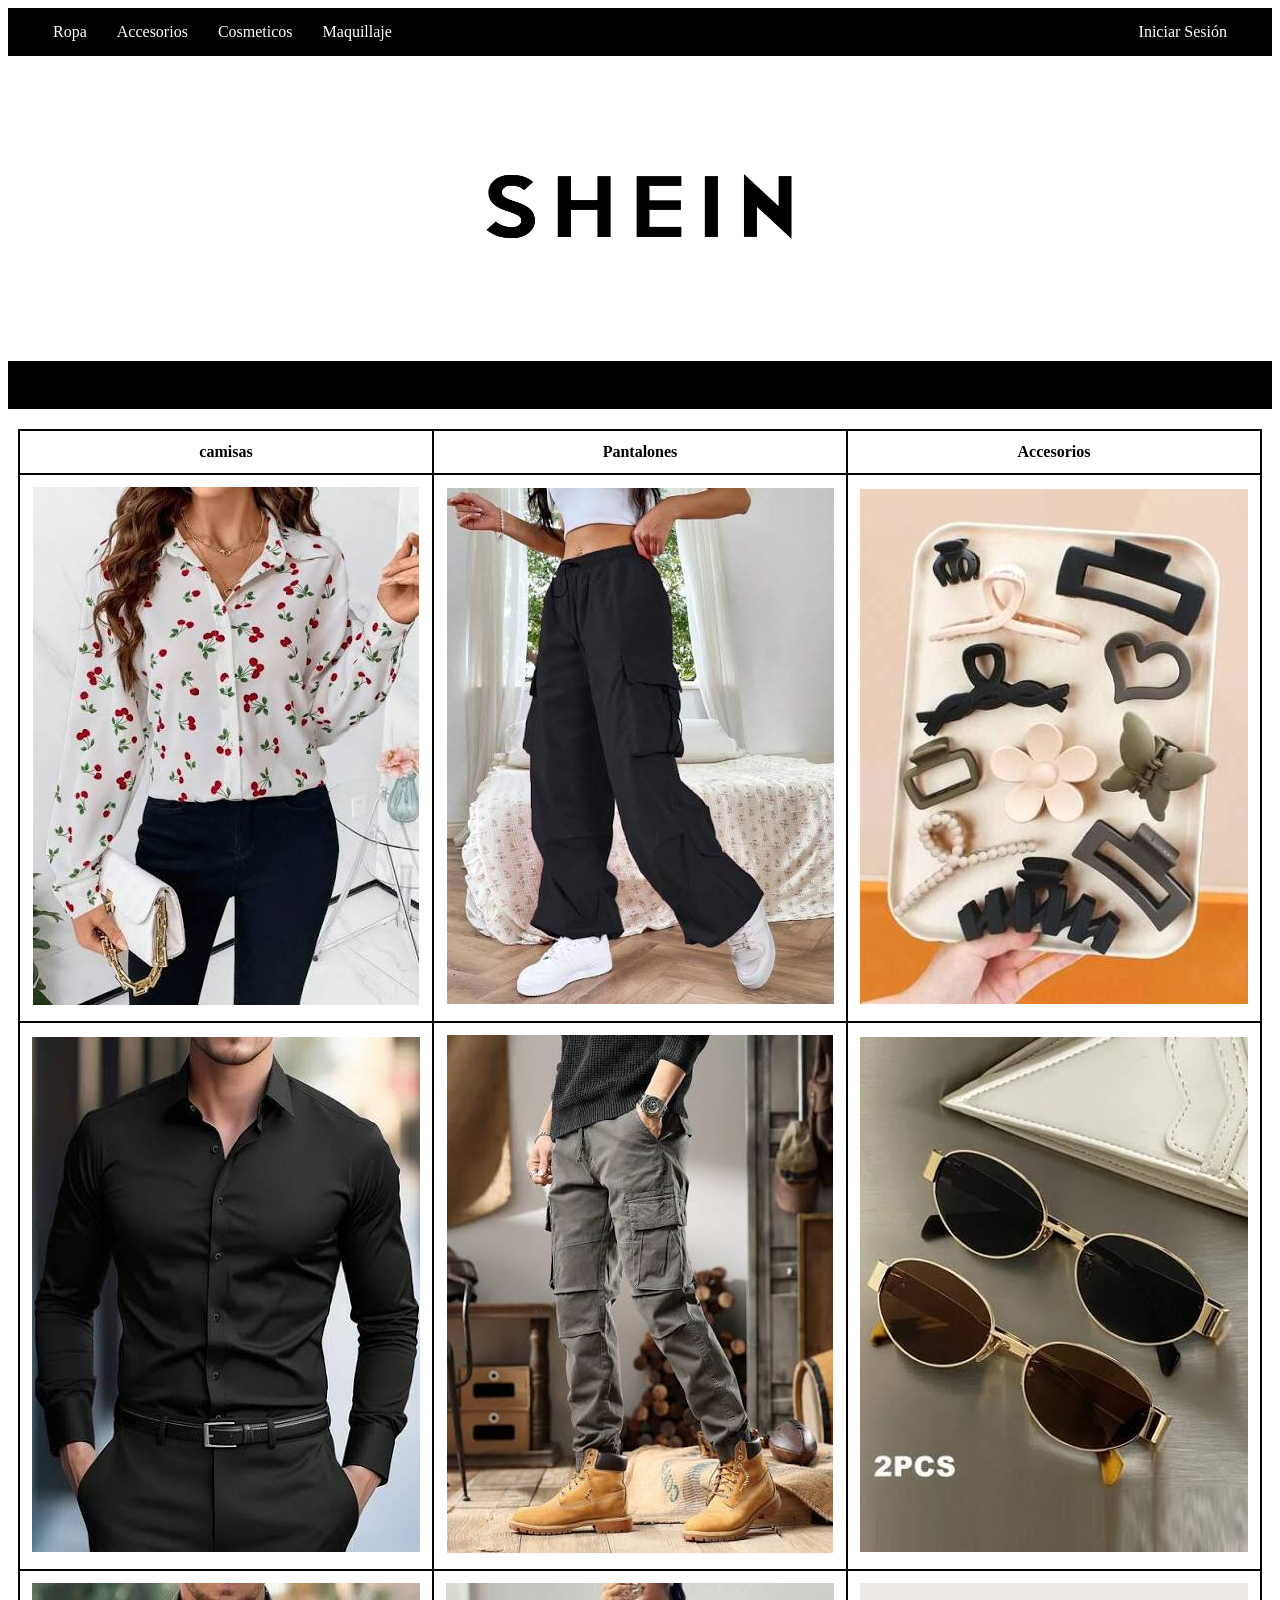
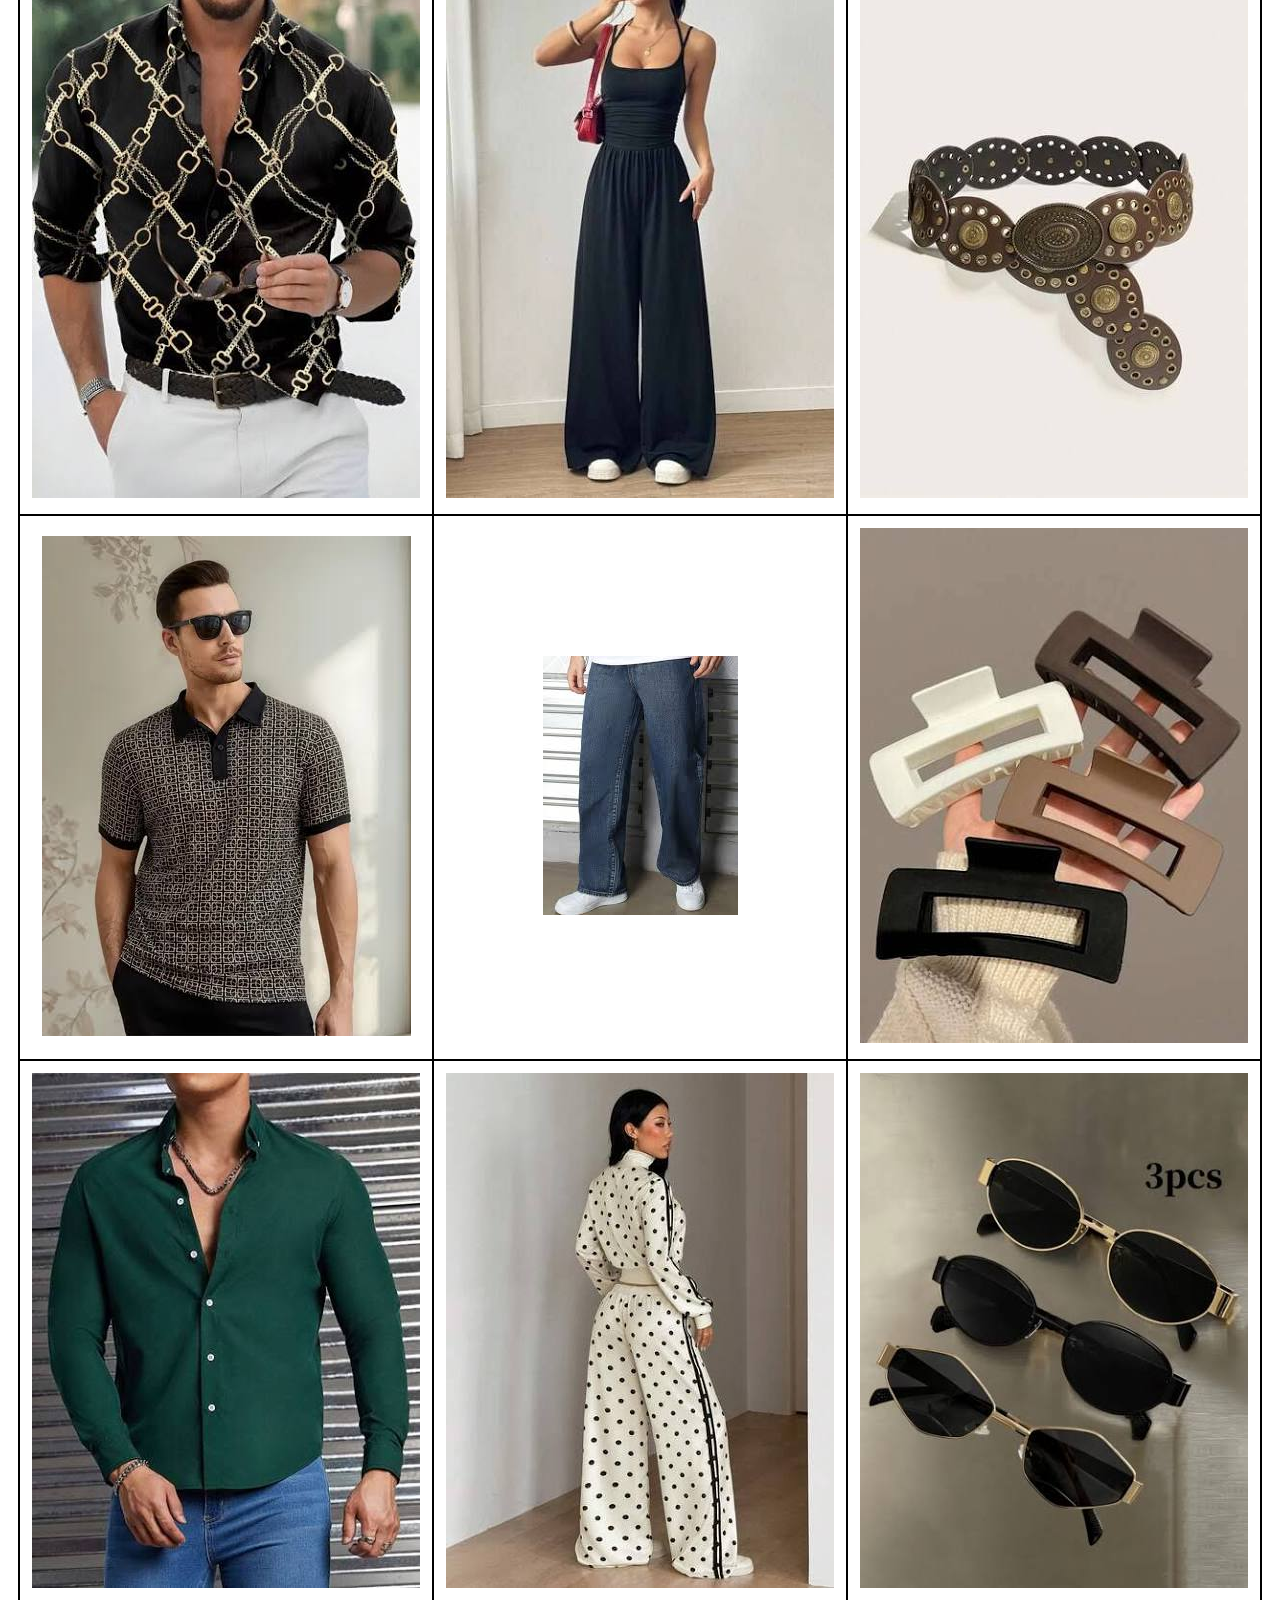
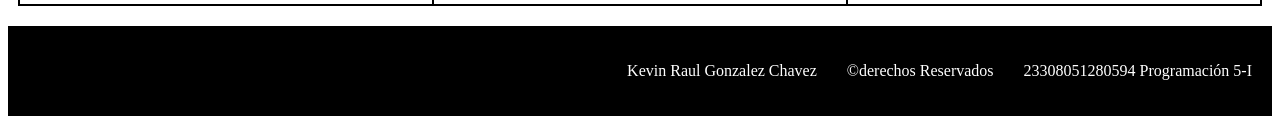
==== index.html @ 90d38bcb "Add files via upload" ====
<!DOCTYPE html>
<html lang="en">
<head>
    <meta charset="UTF-8">
    <meta name="viewport" content="width=device-width, initial-scale=1.0">
    <title>P2-Practica  1  Formulario</title>
    <link rel="stylesheet" href="style/style.css">
</head>
<body>
<header>
    <div class="barra">
        <nav class="navegacion">
            <div class="navegacion">
                <a href="#">Ropa</a>
                <a href="#">Accesorios</a>
                <a href="#">Cosmeticos</a>
                <a href="#">Maquillaje</a>
            </div>
            <div class="usuario">
                <a href="formulario.html">Iniciar Sesión</a>
            </div>
        </nav>
    </div>
</header>
    <div class="titulo">
        <img src="fondo.jpg" alt="shein" style="width: 500px; height: auto;">
    </div>
    <div class="barra1">
        <p>lol</p>
    </div>
    <table class="tablitas">

        <tr>
            <th>camisas</th>
            <th>Pantalones</th>
            <th>Accesorios</th>
        </tr>
        <tr>
            <td><img src="camisas/camisa2.jpg" alt="camisa de flores"></td>
            <td><img src="pantalon/pantalon1.jpg" alt=""></td>
            <td><img src="accesorios/accesorio1.jpg" alt=""></td>
        </tr>
        <tr>
            <td><img src="camisas/camisa3.jpg" alt="Camisa negra"></td>
            <td><img src="pantalon/pantalon2.jpg" alt=""></td>
            <td><img src="accesorios/accesorio2.jpg" alt=""></td>
        </tr>
        <tr>
            <td><img src="camisas/camisa4.jpg" alt="Estilo de Cadenas"></td>
            <td><img src="pantalon/pantalon3.jpg" alt=""></td>
            <td><img src="accesorios/accesorio3.jpg" alt=""></td>
        </tr>
        <tr>
            <td><img src="camisas/camisa5.jpg" alt="Camisa gucci"></td>
            <td><img src="pantalon/pantalon4.jpg" alt=""></td>
            <td><img src="accesorios/accesorio4.jpg" alt=""></td>
        </tr>
        <tr>
            <td><img src="camisas/camisa6.jpg" alt="camisa Verde"></td>
            <td><img src="pantalon/pantalon5.jpg" alt=""></td>
            <td><img src="accesorios/accesorio5.jpg" alt=""></td>
        </tr>
  
    </table>
<footer>
    <p>Kevin Raul Gonzalez Chavez</p>
    <p>©derechos Reservados</p>
    <p>23308051280594 Programación 5-I</p>
</footer>
</body>
</html>
---- style/style.css ----
.titulo{
    text-align: center;
    padding: 10px;
}
.barra {
    background-color: black;
    padding: 15px 30px; 
}

.navegacion {
    display: flex;
    justify-content: space-between; 
    align-items: center;
}

.barra a {
    color: white;
    text-decoration: none;
    margin: 0 15px; 
    font-size: 16px;
}
.barra1 p{
    background-color: black;
    color: black;
    text-align: center;
    padding: 15px 0px;
    margin:0;

}
.tablitas{
    display: flex;
    flex-direction: column;
    flex: 1;
    align-items: center;
    border-collapse: collapse; 
    width: 100%;
    max-width: 800px;
    margin: 20px auto;
}


th, td {
    border: 2px solid black; 
    padding: 12px;
    text-align: center;
}
footer{
    background-color: black;
    color: white;
    text-align: center;
    padding: 20px;
    display: flex; 
    align-items: center;
    justify-content: flex-end;
    gap: 30px;
}
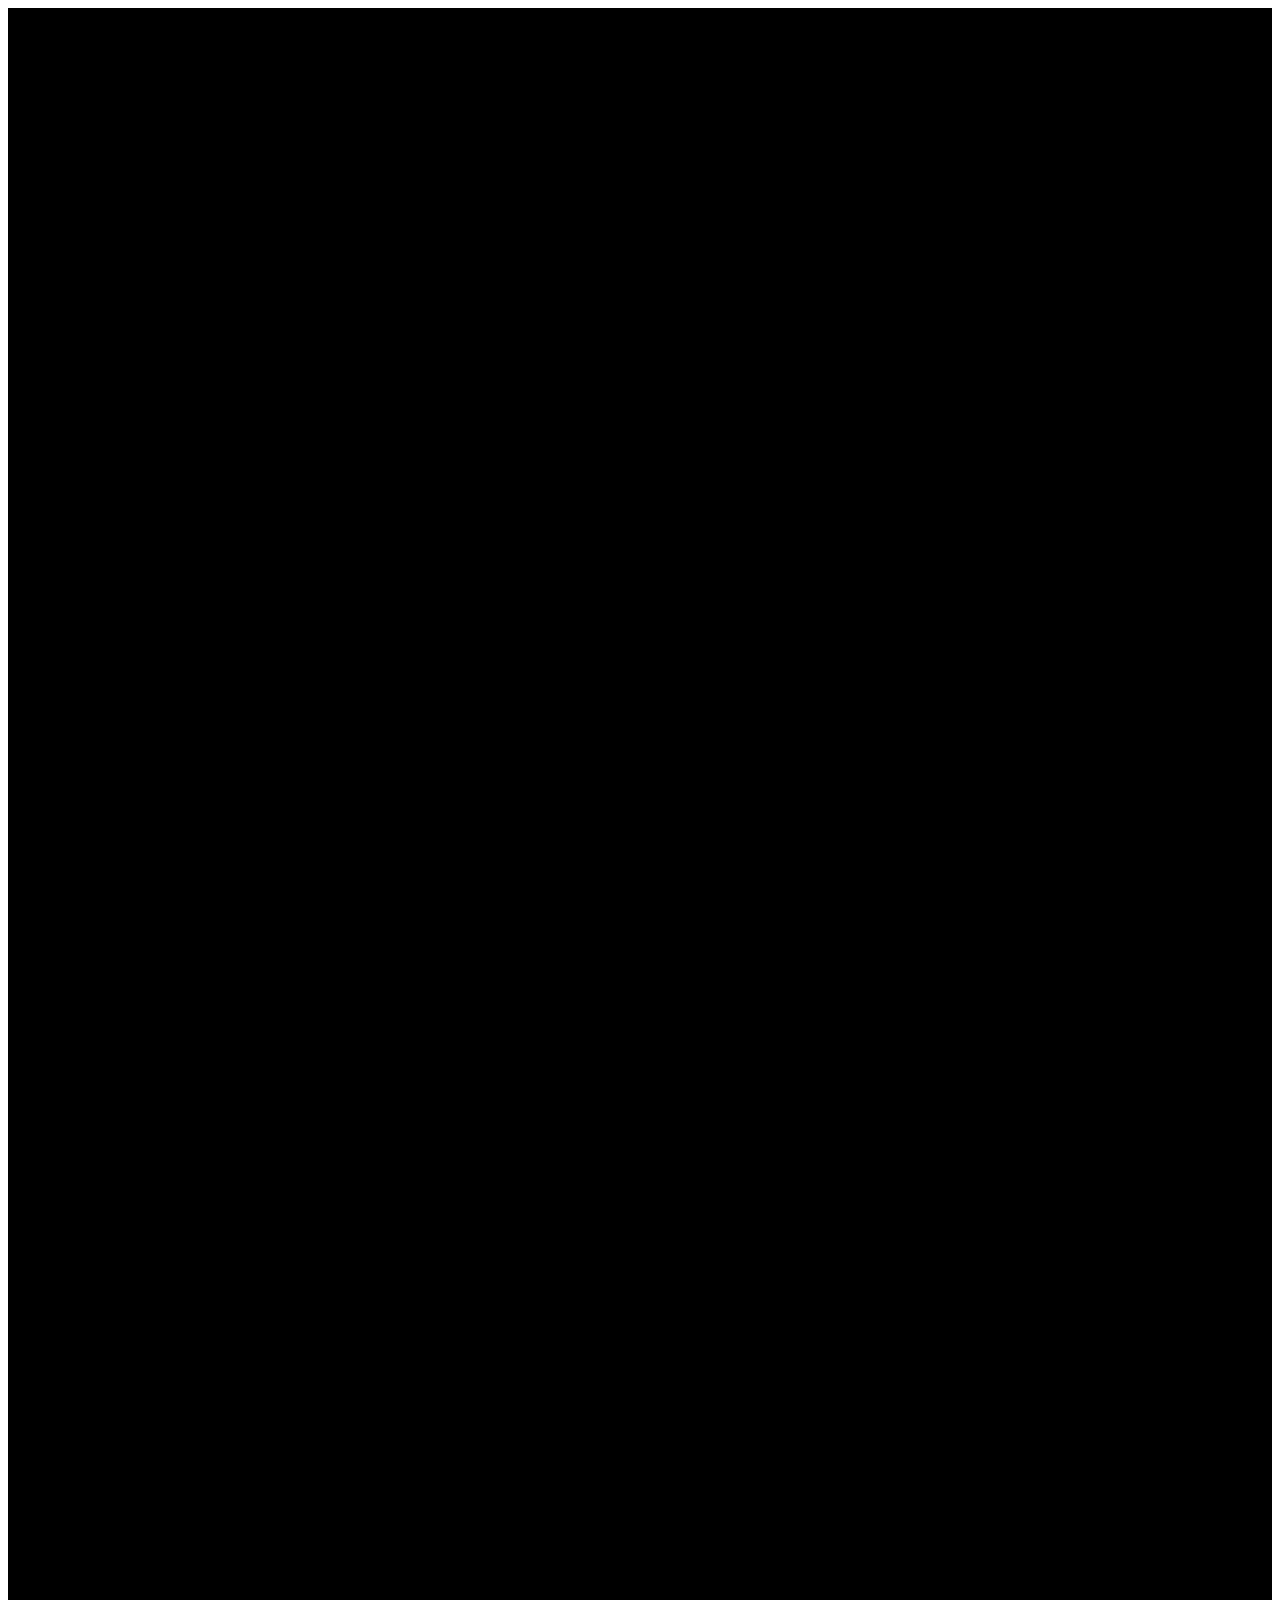
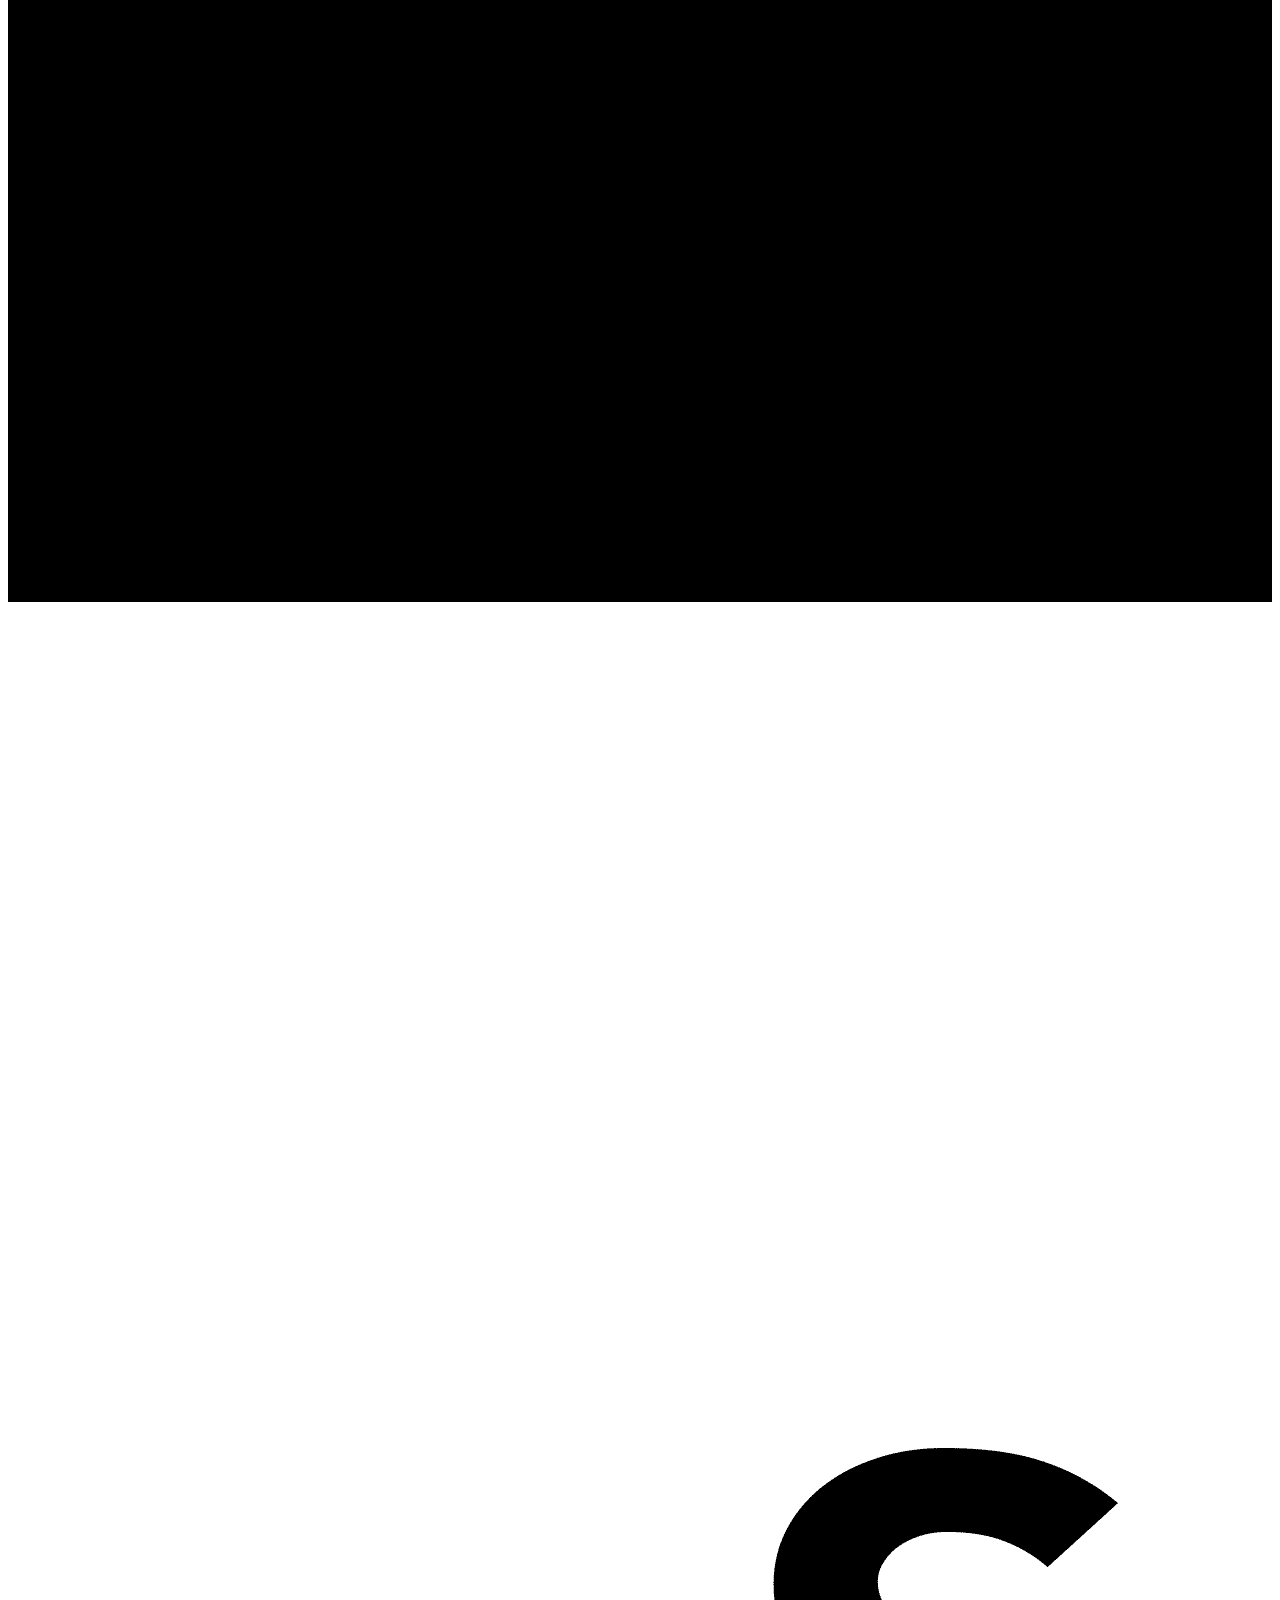
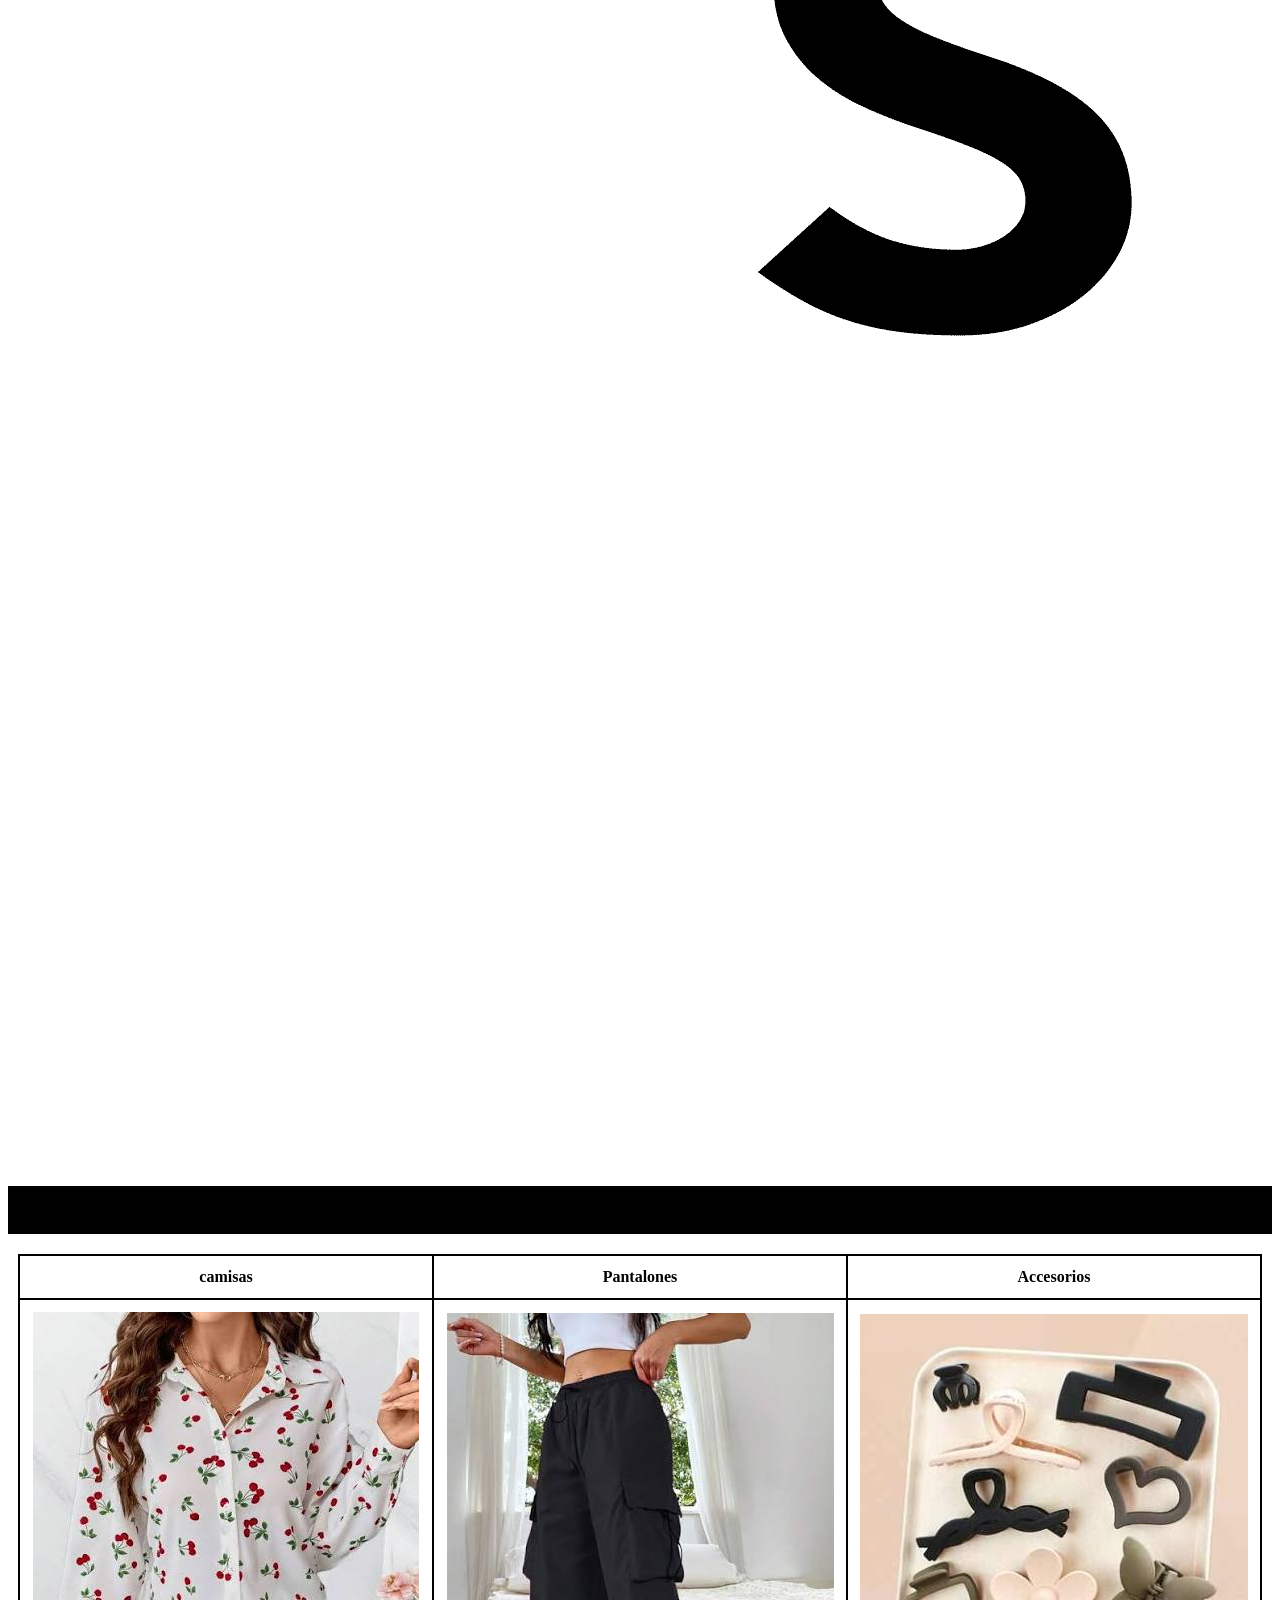
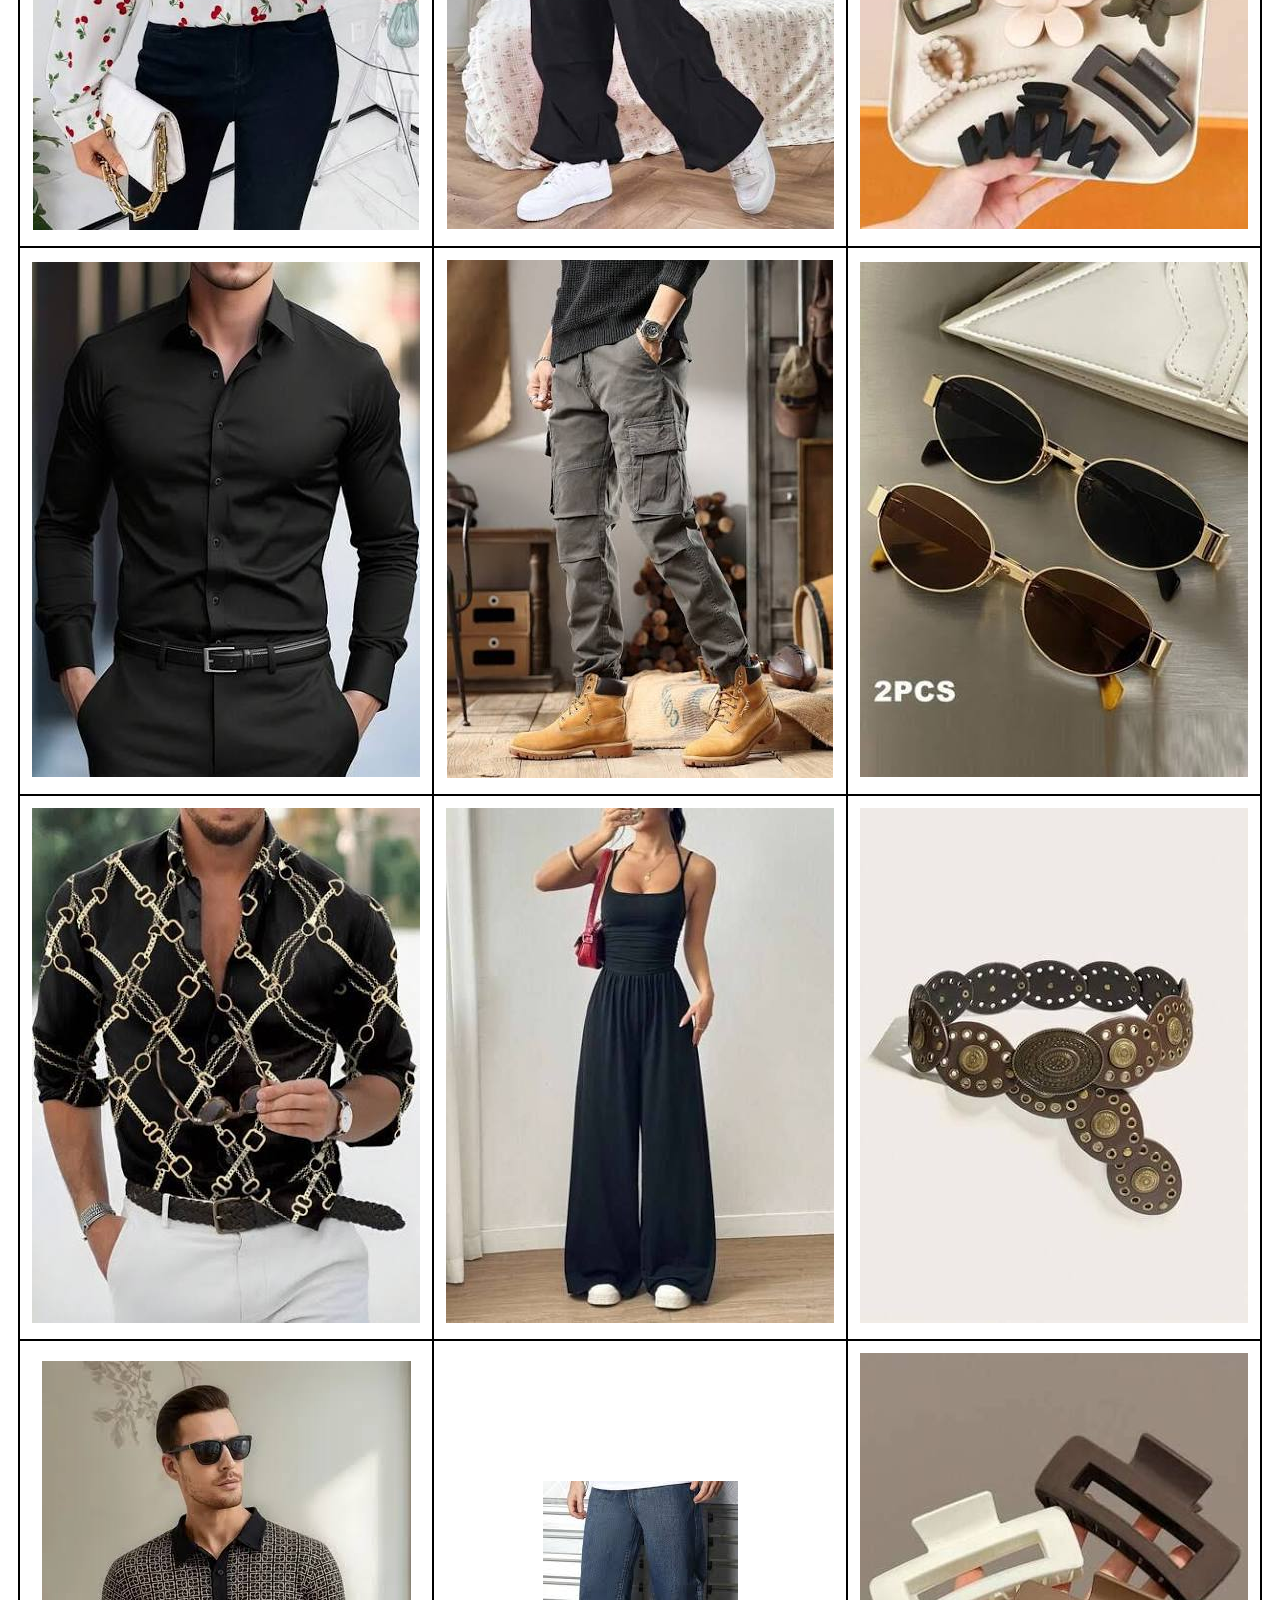
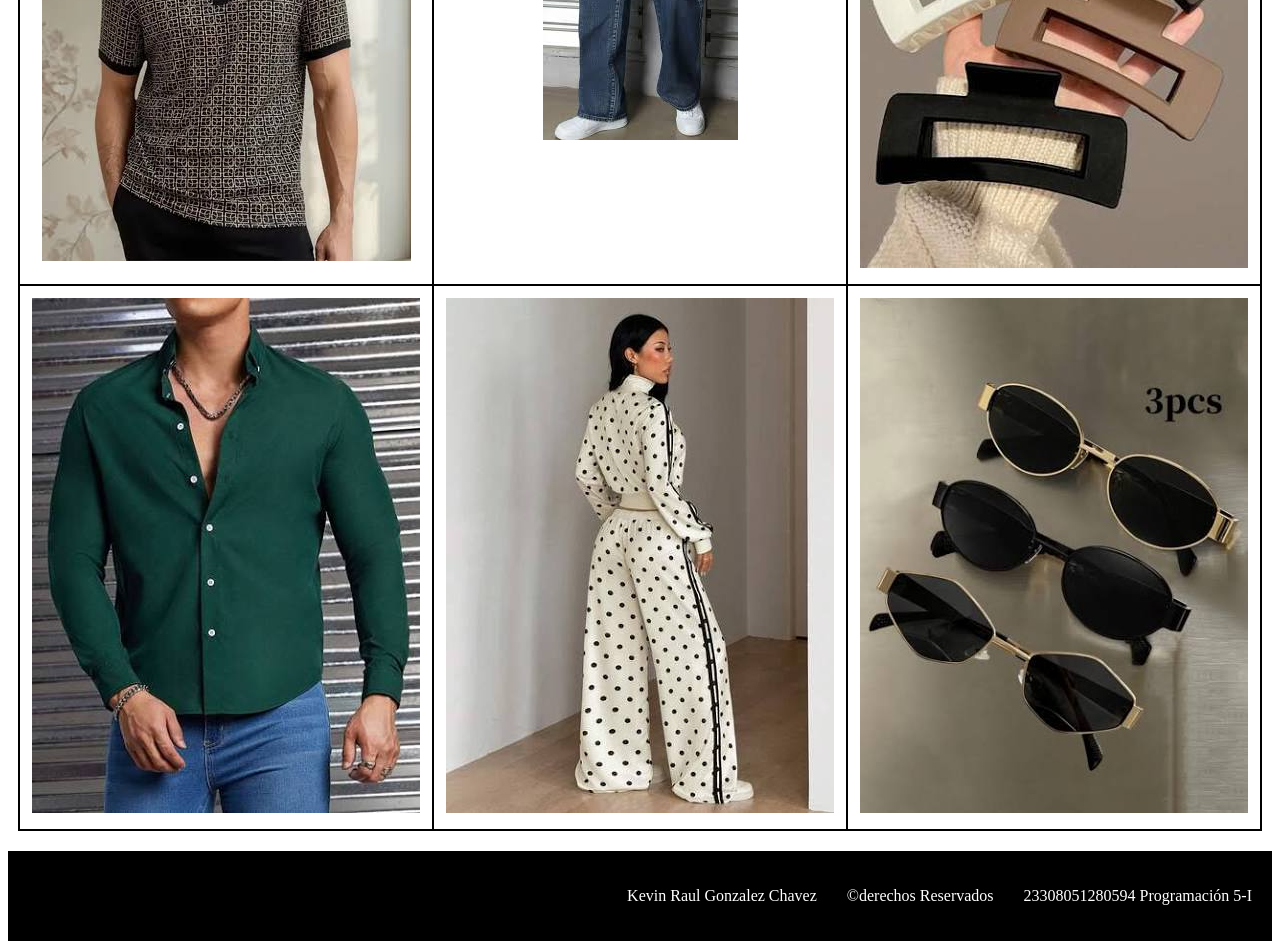
==== commit 53b3d3b0: "Implement scroll effect on header Added a scroll event listener to change header style." ====
--- a/index.html
+++ b/index.html
@@ -3,69 +3,89 @@
 <head>
     <meta charset="UTF-8">
     <meta name="viewport" content="width=device-width, initial-scale=1.0">
-    <title>P2-Practica  1  Formulario</title>
+    <title>P2-Practica 1 Formulario</title>
     <link rel="stylesheet" href="style/style.css">
 </head>
 <body>
-<header>
+
+<header id="headerMain">
     <div class="barra">
         <nav class="navegacion">
-            <div class="navegacion">
-                <a href="#">Ropa</a>
-                <a href="#">Accesorios</a>
-                <a href="#">Cosmeticos</a>
-                <a href="#">Maquillaje</a>
+            <div class="logo-mini">
+                <img src="fondo.jpg" alt="shein">
             </div>
+
+            <div class="menu-links">
+                <a href="secciones/ropa.html">Ropa</a>
+                <a href="secciones/Accesorios.html">Accesorios</a>
+                <a href="secciones/Cosmeticos.html">Cosmeticos</a>
+                <a href="secciones/Maquillaje.html">Maquillaje</a>
+            </div>
+
             <div class="usuario">
                 <a href="formulario.html">Iniciar Sesión</a>
             </div>
         </nav>
     </div>
+
+    <div class="titulo">
+        <img src="fondo.jpg" alt="shein">
+    </div>
 </header>
-    <div class="titulo">
-        <img src="fondo.jpg" alt="shein" style="width: 500px; height: auto;">
-    </div>
-    <div class="barra1">
-        <p>lol</p>
-    </div>
-    <table class="tablitas">
 
-        <tr>
-            <th>camisas</th>
-            <th>Pantalones</th>
-            <th>Accesorios</th>
-        </tr>
-        <tr>
-            <td><img src="camisas/camisa2.jpg" alt="camisa de flores"></td>
-            <td><img src="pantalon/pantalon1.jpg" alt=""></td>
-            <td><img src="accesorios/accesorio1.jpg" alt=""></td>
-        </tr>
-        <tr>
-            <td><img src="camisas/camisa3.jpg" alt="Camisa negra"></td>
-            <td><img src="pantalon/pantalon2.jpg" alt=""></td>
-            <td><img src="accesorios/accesorio2.jpg" alt=""></td>
-        </tr>
-        <tr>
-            <td><img src="camisas/camisa4.jpg" alt="Estilo de Cadenas"></td>
-            <td><img src="pantalon/pantalon3.jpg" alt=""></td>
-            <td><img src="accesorios/accesorio3.jpg" alt=""></td>
-        </tr>
-        <tr>
-            <td><img src="camisas/camisa5.jpg" alt="Camisa gucci"></td>
-            <td><img src="pantalon/pantalon4.jpg" alt=""></td>
-            <td><img src="accesorios/accesorio4.jpg" alt=""></td>
-        </tr>
-        <tr>
-            <td><img src="camisas/camisa6.jpg" alt="camisa Verde"></td>
-            <td><img src="pantalon/pantalon5.jpg" alt=""></td>
-            <td><img src="accesorios/accesorio5.jpg" alt=""></td>
-        </tr>
-  
-    </table>
+<div class="barra1">
+    <p>lol</p>
+</div>
+
+<table class="tablitas">
+    <tr>
+        <th>camisas</th>
+        <th>Pantalones</th>
+        <th>Accesorios</th>
+    </tr>
+    <tr>
+        <td><img src="camisas/camisa2.jpg" alt="camisa de flores"></td>
+        <td><img src="pantalon/pantalon1.jpg" alt=""></td>
+        <td><img src="accesorios/accesorio1.jpg" alt=""></td>
+    </tr>
+    <tr>
+        <td><img src="camisas/camisa3.jpg" alt="Camisa negra"></td>
+        <td><img src="pantalon/pantalon2.jpg" alt=""></td>
+        <td><img src="accesorios/accesorio2.jpg" alt=""></td>
+    </tr>
+    <tr>
+        <td><img src="camisas/camisa4.jpg" alt="Estilo de Cadenas"></td>
+        <td><img src="pantalon/pantalon3.jpg" alt=""></td>
+        <td><img src="accesorios/accesorio3.jpg" alt=""></td>
+    </tr>
+    <tr>
+        <td><img src="camisas/camisa5.jpg" alt="Camisa gucci"></td>
+        <td><img src="pantalon/pantalon4.jpg" alt=""></td>
+        <td><img src="accesorios/accesorio4.jpg" alt=""></td>
+    </tr>
+    <tr>
+        <td><img src="camisas/camisa6.jpg" alt="camisa Verde"></td>
+        <td><img src="pantalon/pantalon5.jpg" alt=""></td>
+        <td><img src="accesorios/accesorio5.jpg" alt=""></td>
+    </tr>
+</table>
+
 <footer>
     <p>Kevin Raul Gonzalez Chavez</p>
     <p>©derechos Reservados</p>
     <p>23308051280594 Programación 5-I</p>
 </footer>
+
+<script>
+    window.addEventListener('scroll', function() {
+        const header = document.getElementById('headerMain');
+        if (window.scrollY > 30) {
+            header.classList.add('scrolled');
+        } else {
+            header.classList.remove('scrolled');
+        }
+    });
+</script>
+
 </body>
-</html>+</html>
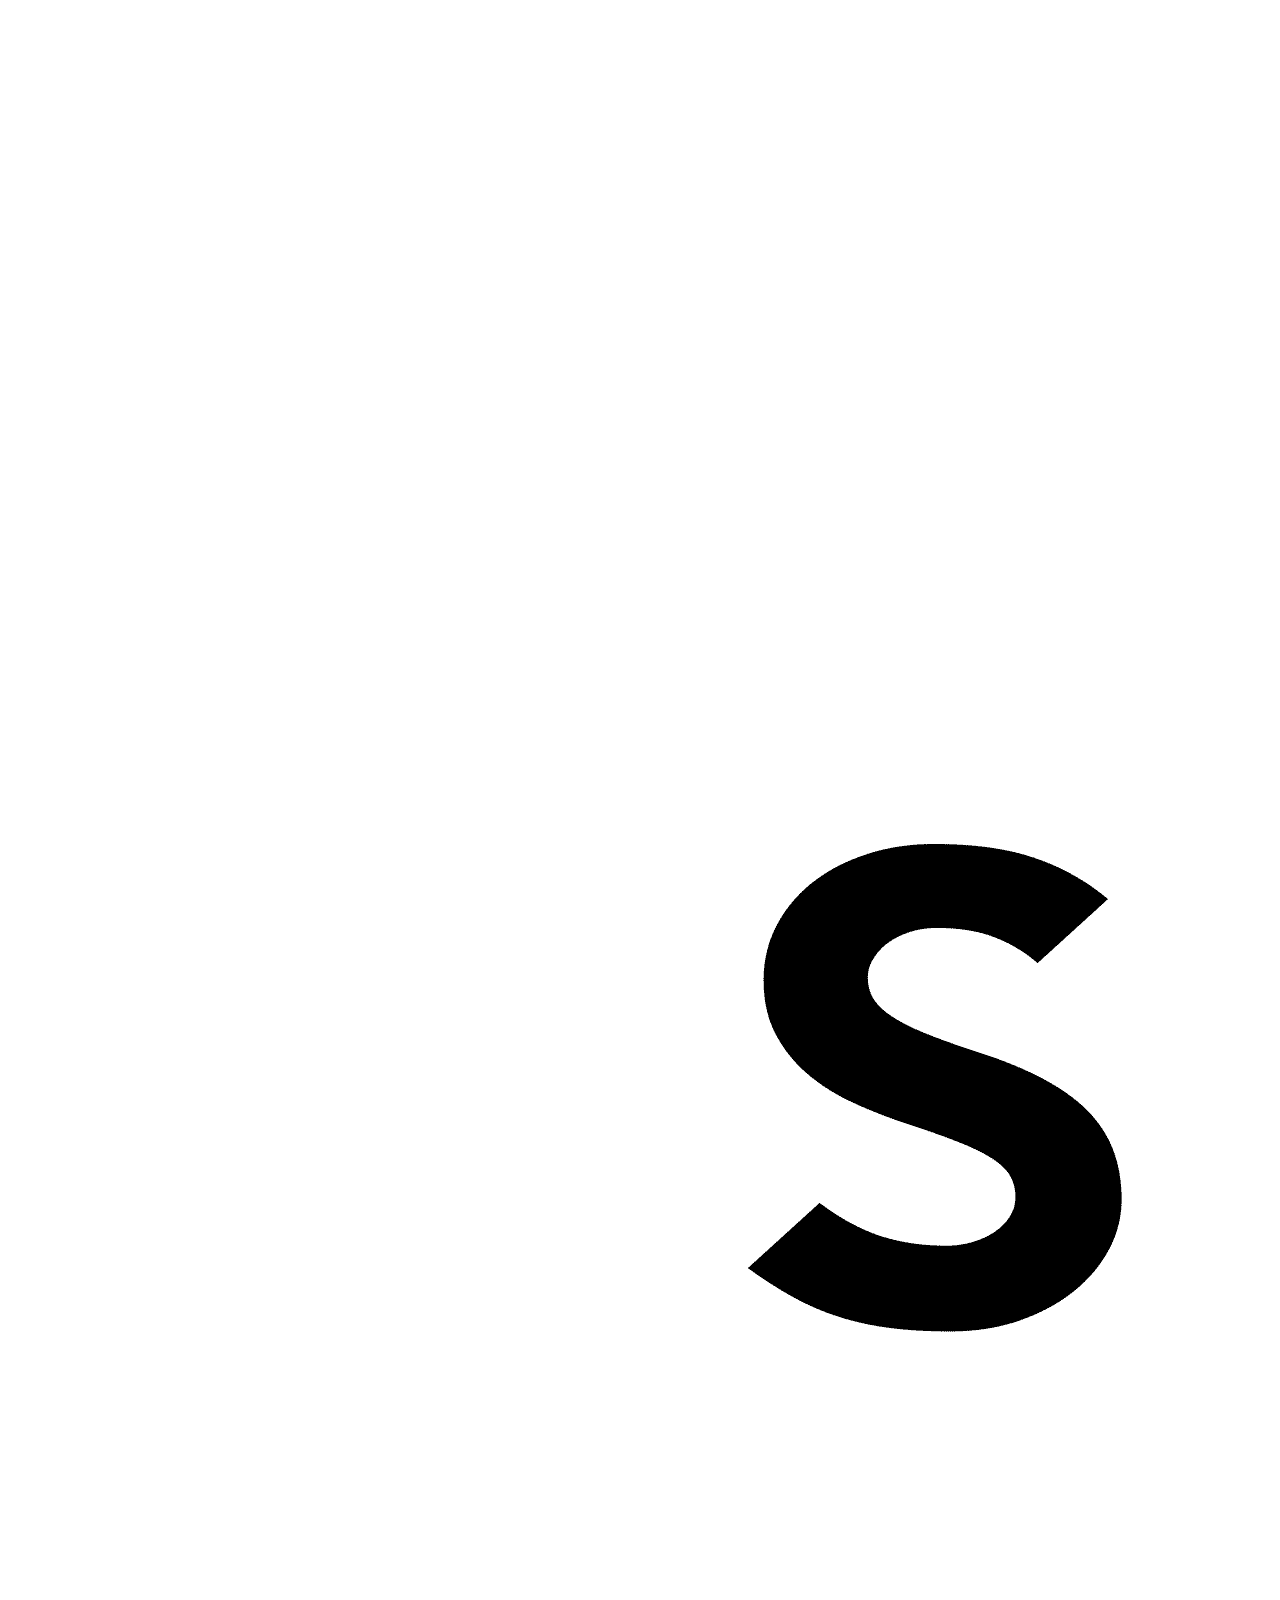
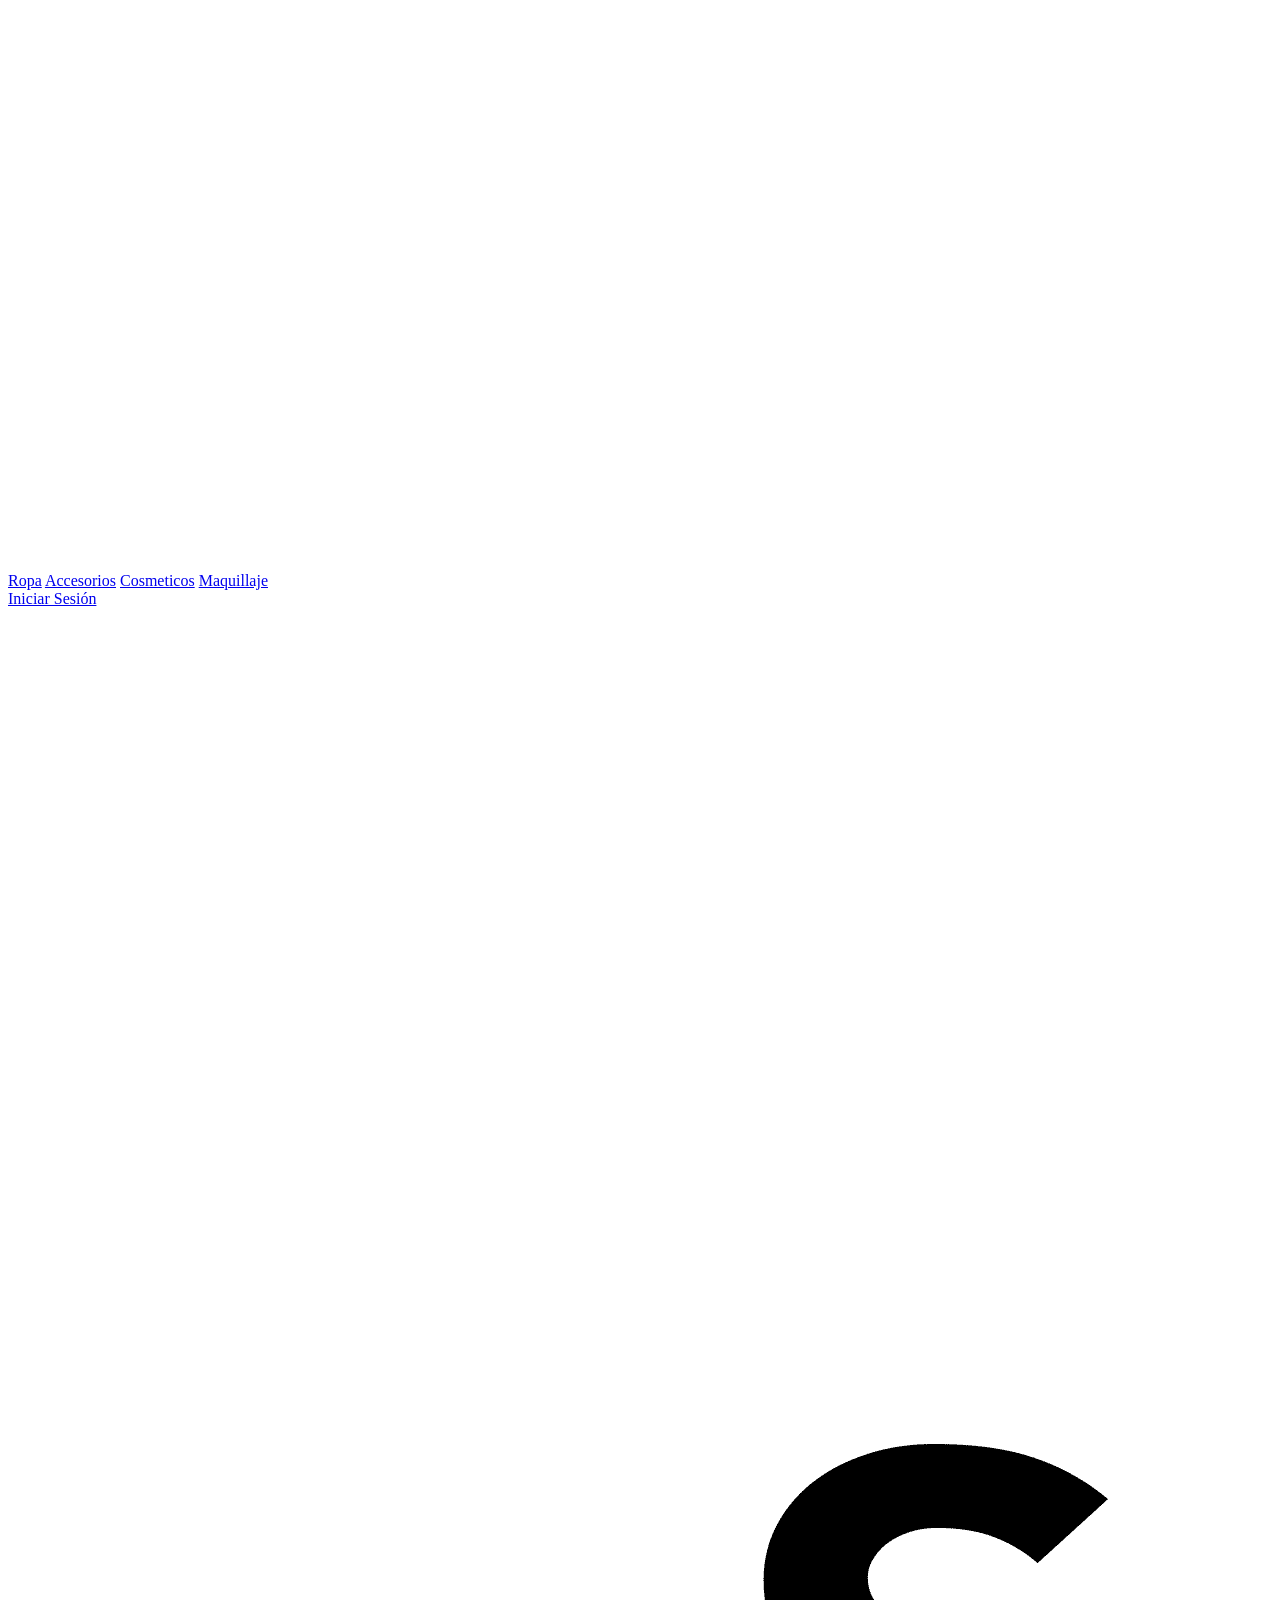
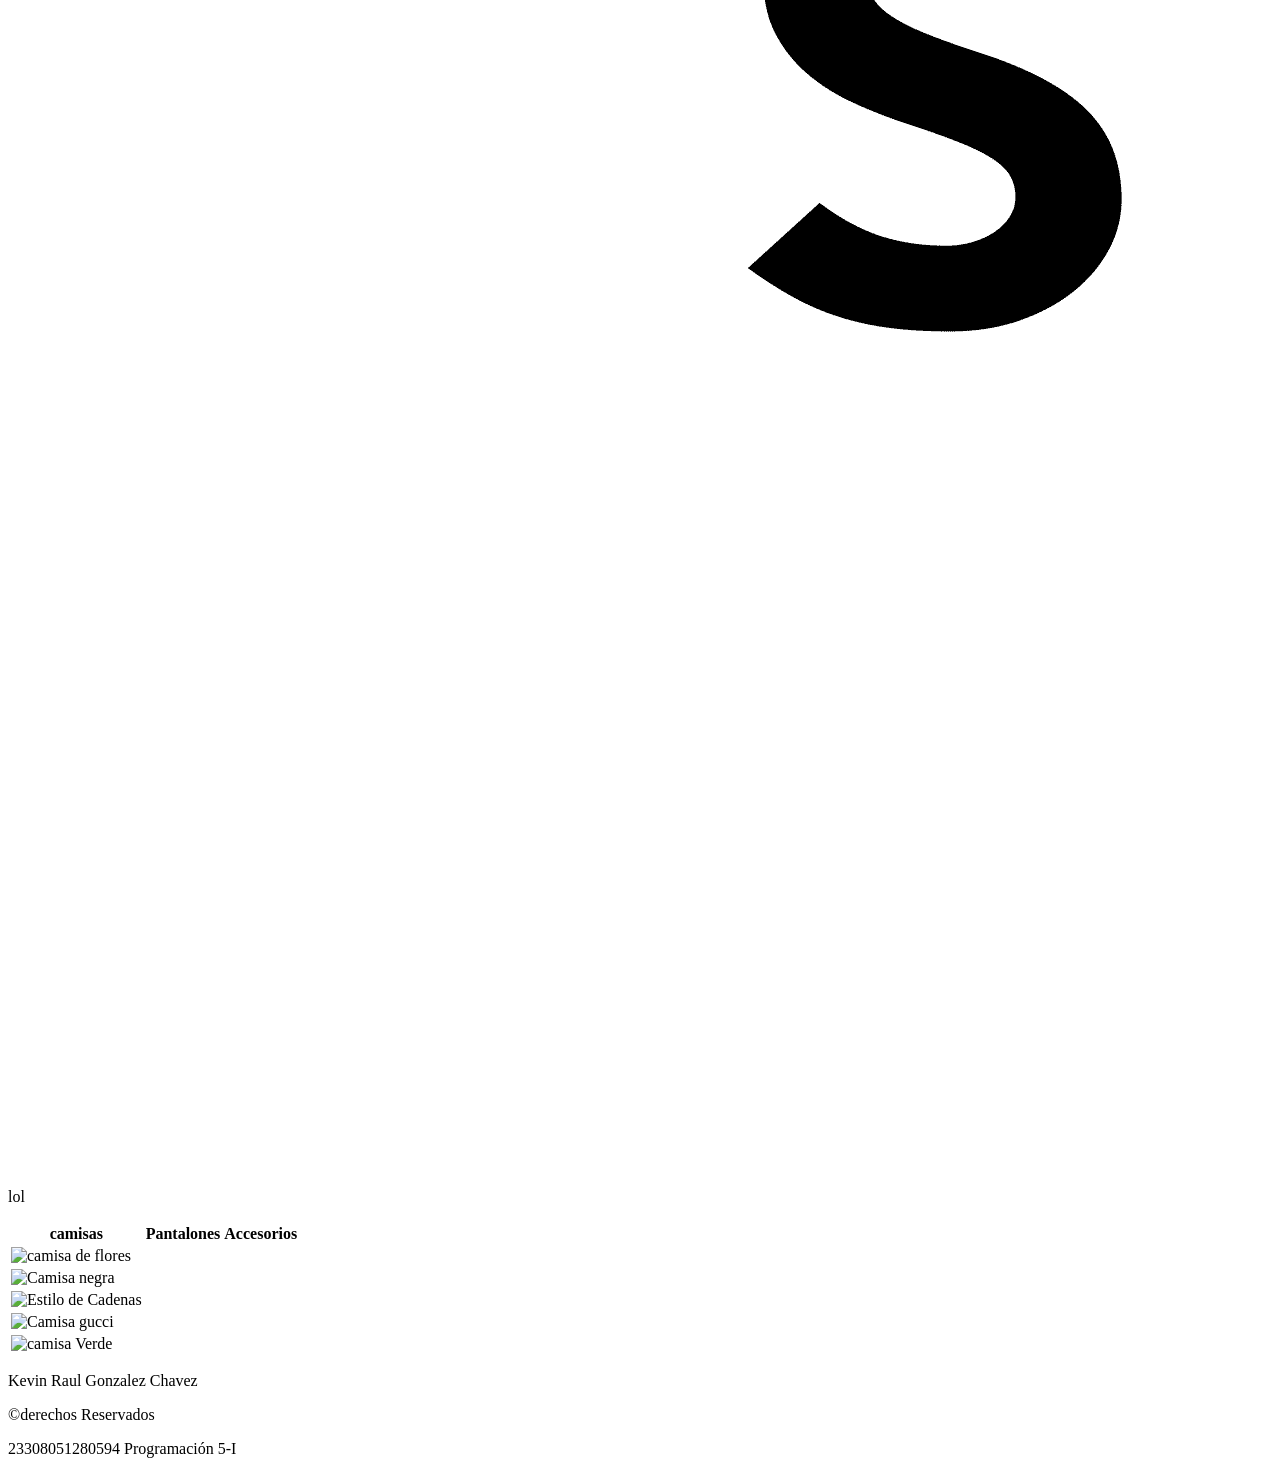
==== commit 3ccdf1b0: "Update index.html" ====
--- a/index.html
+++ b/index.html
@@ -44,29 +44,29 @@
         <th>Accesorios</th>
     </tr>
     <tr>
-        <td><img src="camisas/camisa2.jpg" alt="camisa de flores"></td>
-        <td><img src="pantalon/pantalon1.jpg" alt=""></td>
-        <td><img src="accesorios/accesorio1.jpg" alt=""></td>
+        <td><img src="ropa/camisas/camisa2.jpg" alt="camisa de flores"></td>
+        <td><img src="ropa/pantalon/pantalon1.jpg" alt=""></td>
+        <td><img src="ropa/accesorios/accesorio1.jpg" alt=""></td>
     </tr>
     <tr>
-        <td><img src="camisas/camisa3.jpg" alt="Camisa negra"></td>
-        <td><img src="pantalon/pantalon2.jpg" alt=""></td>
-        <td><img src="accesorios/accesorio2.jpg" alt=""></td>
+        <td><img src="ropa/camisas/camisa3.jpg" alt="Camisa negra"></td>
+        <td><img src="ropa/pantalon/pantalon2.jpg" alt=""></td>
+        <td><img src="ropa/accesorios/accesorio2.jpg" alt=""></td>
     </tr>
     <tr>
-        <td><img src="camisas/camisa4.jpg" alt="Estilo de Cadenas"></td>
-        <td><img src="pantalon/pantalon3.jpg" alt=""></td>
-        <td><img src="accesorios/accesorio3.jpg" alt=""></td>
+        <td><img src="ropa/camisas/camisa4.jpg" alt="Estilo de Cadenas"></td>
+        <td><img src="ropa/pantalon/pantalon3.jpg" alt=""></td>
+        <td><img src="ropa/accesorios/accesorio3.jpg" alt=""></td>
     </tr>
     <tr>
-        <td><img src="camisas/camisa5.jpg" alt="Camisa gucci"></td>
-        <td><img src="pantalon/pantalon4.jpg" alt=""></td>
-        <td><img src="accesorios/accesorio4.jpg" alt=""></td>
+        <td><img src="ropa/camisas/camisa5.jpg" alt="Camisa gucci"></td>
+        <td><img src="ropa/pantalon/pantalon4.jpg" alt=""></td>
+        <td><img src="ropa/accesorios/accesorio4.jpg" alt=""></td>
     </tr>
     <tr>
-        <td><img src="camisas/camisa6.jpg" alt="camisa Verde"></td>
-        <td><img src="pantalon/pantalon5.jpg" alt=""></td>
-        <td><img src="accesorios/accesorio5.jpg" alt=""></td>
+        <td><img src="ropa/camisas/camisa6.jpg" alt="camisa Verde"></td>
+        <td><img src="ropa/pantalon/pantalon5.jpg" alt=""></td>
+        <td><img src="ropa/accesorios/accesorio5.jpg" alt=""></td>
     </tr>
 </table>
 
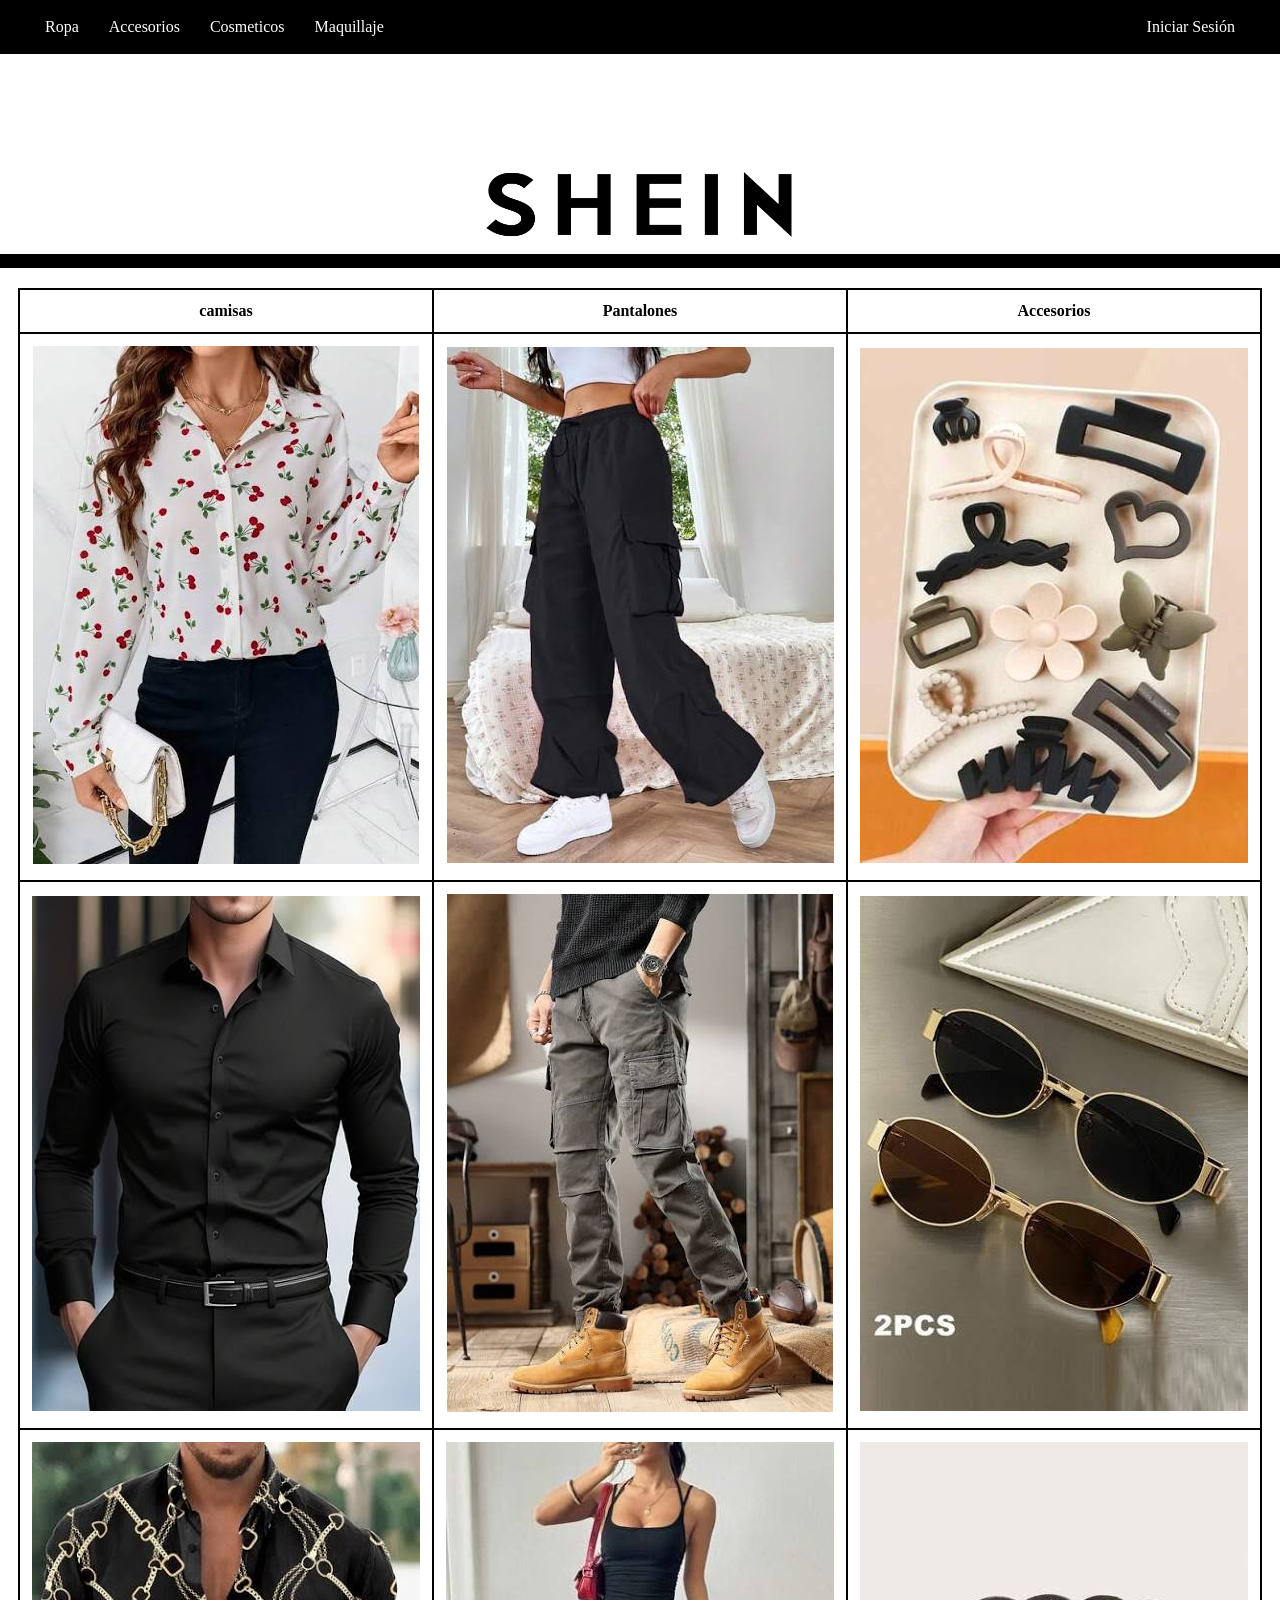
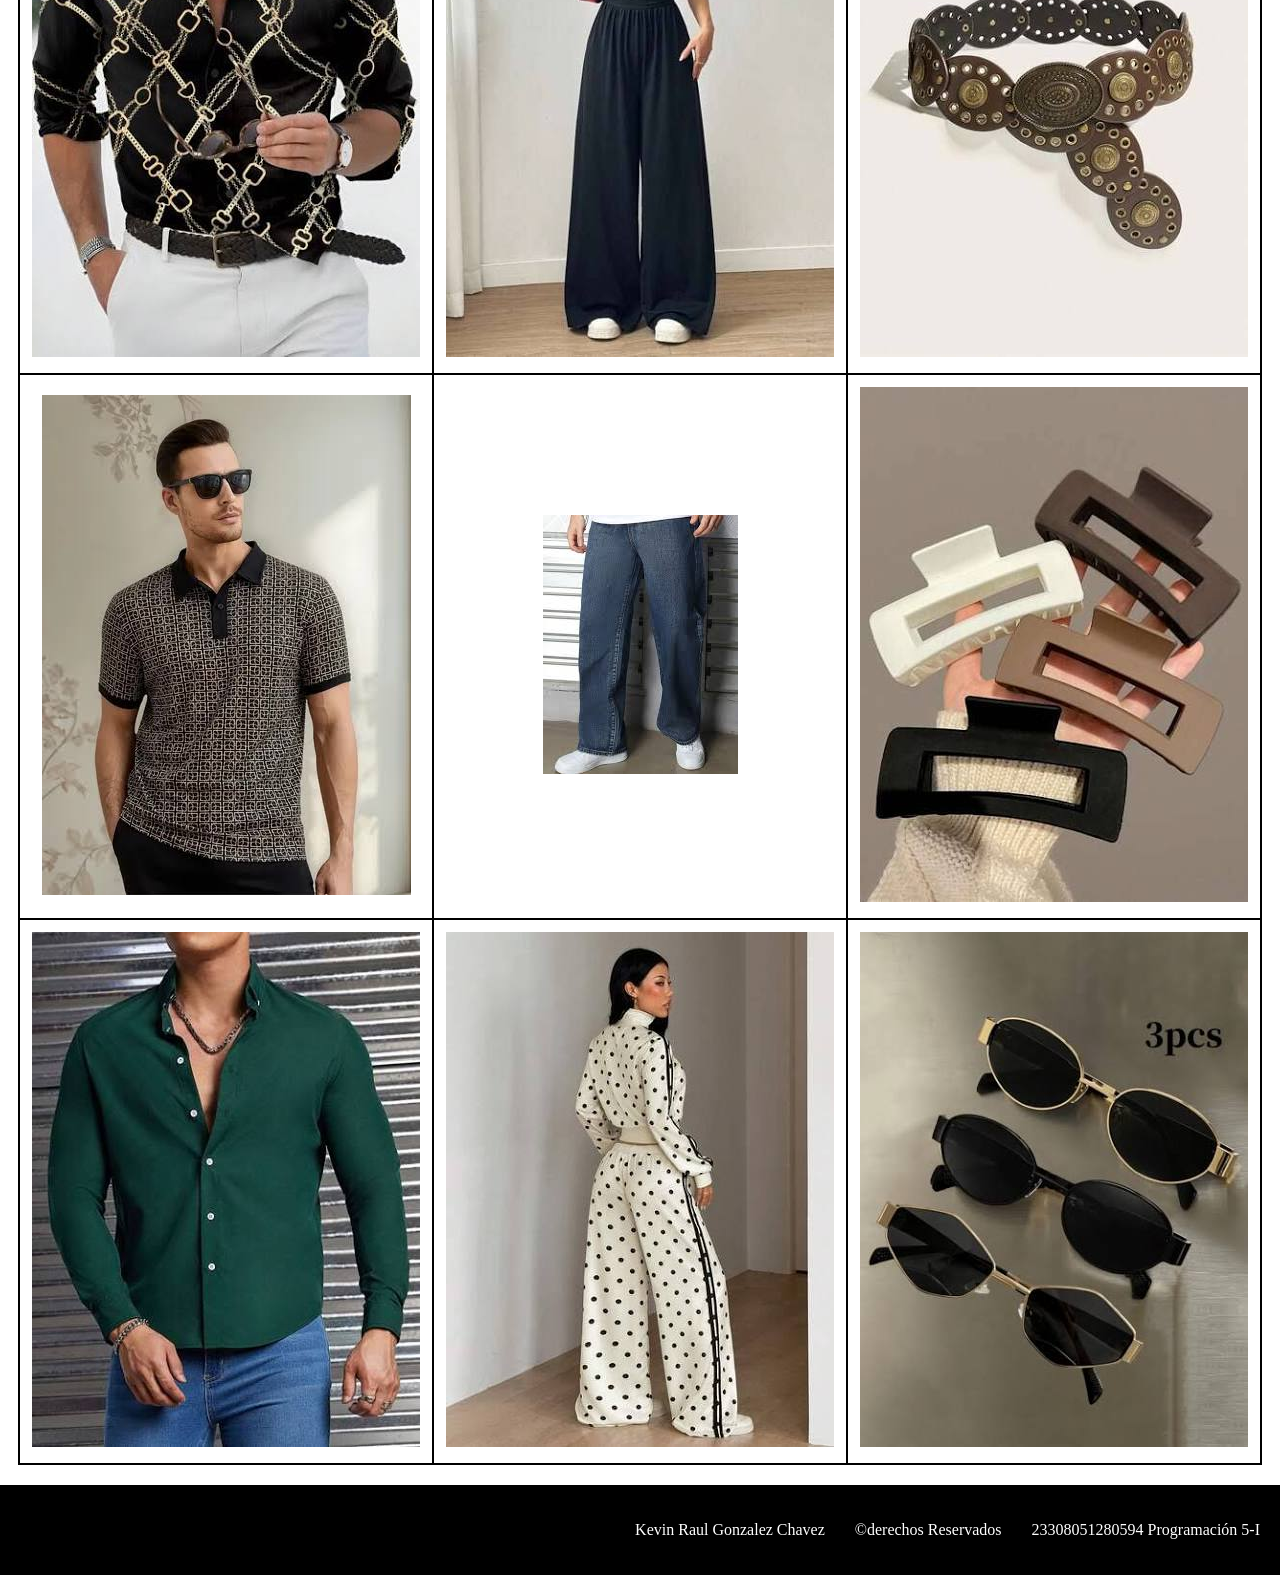
==== commit 88d8708f: "Add files via upload" ====
--- a/index.html
+++ b/index.html
@@ -88,4 +88,4 @@
 </script>
 
 </body>
-</html>
+</html>
--- a/style/style.css
+++ b/style/style.css
@@ -0,0 +1,137 @@
+body {
+    margin: 0;
+    padding-top: 220px;
+}
+
+header {
+    position: fixed;
+    top: 0;
+    left: 0;
+    width: 100%;
+    background-color: white;
+    z-index: 1000;
+    box-shadow: 0 2px 10px rgba(0,0,0,0.1);
+}
+
+.barra {
+    background-color: black;
+    padding: 12px 30px; 
+    transition: padding 0.4s cubic-bezier(0.25, 0.8, 0.25, 1);
+}
+
+.navegacion {
+    display: flex;
+    justify-content: space-between;
+    align-items: center;
+    position: relative;
+    width: 100%;
+}
+
+.menu-links {
+    display: flex;
+    align-items: center;
+    position: absolute;
+    left: 0;
+    transition: left 0.5s cubic-bezier(0.25, 0.8, 0.25, 1), transform 0.5s cubic-bezier(0.25, 0.8, 0.25, 1);
+}
+
+.barra a {
+    color: white;
+    text-decoration: none;
+    margin: 0 15px; 
+    font-size: 16px;
+    white-space: nowrap;
+}
+
+.usuario {
+    margin-left: auto;
+}
+
+.logo-mini {
+    display: flex;
+    align-items: center;
+    opacity: 0;
+    max-width: 0;
+    overflow: hidden;
+    transform: scale(0.6);
+    transition: opacity 0.4s ease, max-width 0.4s ease, transform 0.4s ease;
+}
+
+.logo-mini img {
+    height: 30px;
+    width: auto;
+    filter: invert(1);
+}
+
+.titulo {
+    text-align: center;
+    padding: 10px;
+    max-height: 180px;
+    opacity: 1;
+    overflow: hidden;
+    transition: max-height 0.5s cubic-bezier(0.25, 0.8, 0.25, 1), opacity 0.3s ease, padding 0.5s cubic-bezier(0.25, 0.8, 0.25, 1);
+}
+
+.titulo img {
+    width: 500px;
+    height: auto;
+    transition: transform 0.5s ease;
+    text-align: center;
+}
+
+header.scrolled .titulo {
+    max-height: 0;
+    opacity: 0;
+    padding: 0;
+}
+
+header.scrolled .logo-mini {
+    opacity: 1;
+    max-width: 120px;
+    transform: scale(1);
+}
+
+header.scrolled .menu-links {
+    left: 50%;
+    transform: translateX(-50%);
+}
+
+header.scrolled .barra {
+    padding: 8px 30px;
+}
+
+.barra1 p {
+    background-color: black;
+    color: black;
+    text-align: center;
+    padding: 15px 0px;
+    margin: 0;
+}
+
+.tablitas {
+    display: flex;
+    flex-direction: column;
+    flex: 1;
+    align-items: center;
+    border-collapse: collapse; 
+    width: 100%;
+    max-width: 800px;
+    margin: 20px auto;
+}
+
+th, td {
+    border: 2px solid black; 
+    padding: 12px;
+    text-align: center;
+}
+
+footer {
+    background-color: black;
+    color: white;
+    text-align: center;
+    padding: 20px;
+    display: flex; 
+    align-items: center;
+    justify-content: flex-end;
+    gap: 30px;
+}
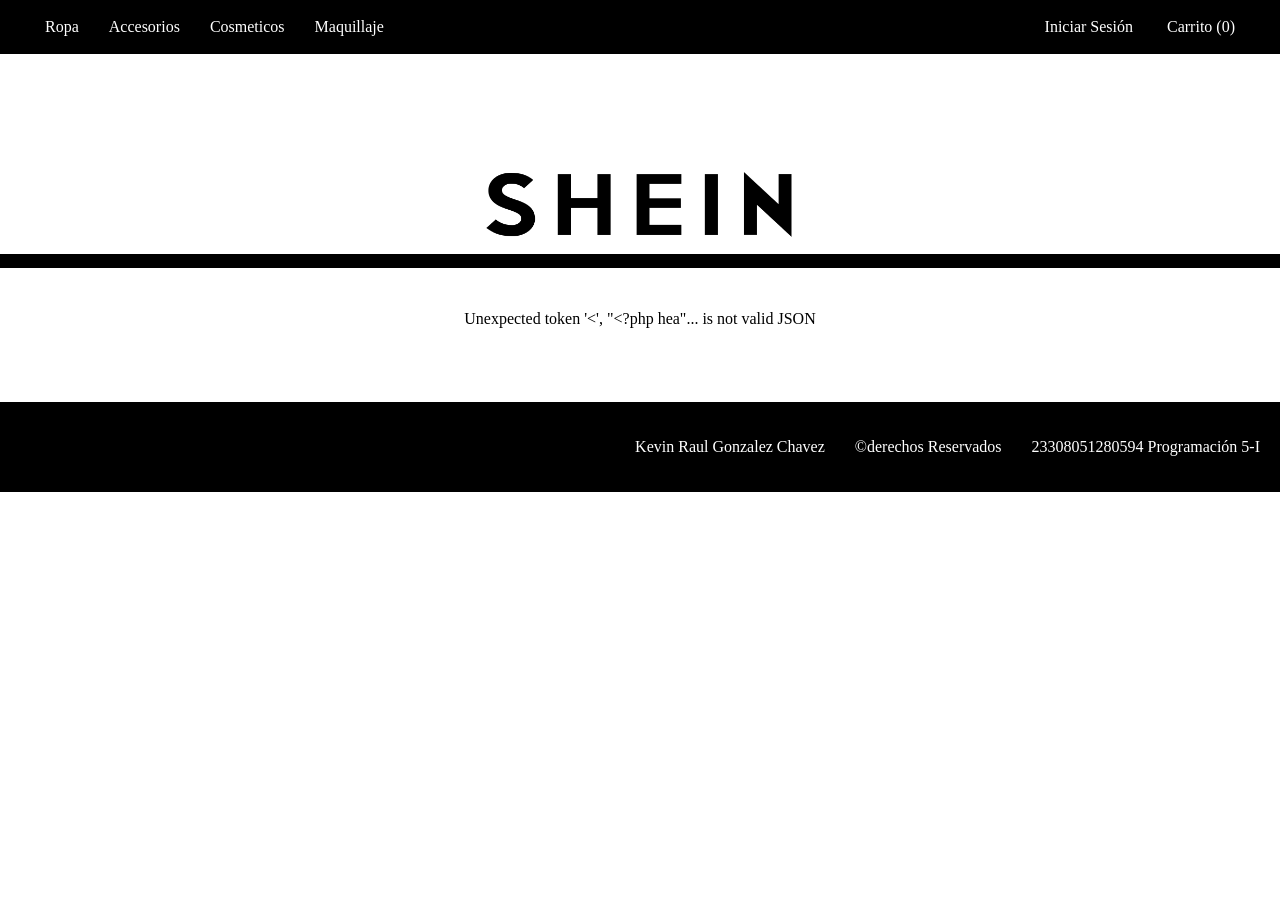
==== commit 188537bd: "Add files via upload" ====
--- a/index.html
+++ b/index.html
@@ -1,9 +1,9 @@
 <!DOCTYPE html>
-<html lang="en">
+<html lang="es">
 <head>
     <meta charset="UTF-8">
     <meta name="viewport" content="width=device-width, initial-scale=1.0">
-    <title>P2-Practica 1 Formulario</title>
+    <title>Tienda de moda</title>
     <link rel="stylesheet" href="style/style.css">
 </head>
 <body>
@@ -24,6 +24,7 @@
 
             <div class="usuario">
                 <a href="formulario.html">Iniciar Sesión</a>
+                <a href="carrito.html">Carrito (<span data-cart-count>0</span>)</a>
             </div>
         </nav>
     </div>
@@ -34,41 +35,13 @@
 </header>
 
 <div class="barra1">
-    <p>lol</p>
+    <p>Productos</p>
 </div>
 
-<table class="tablitas">
-    <tr>
-        <th>camisas</th>
-        <th>Pantalones</th>
-        <th>Accesorios</th>
-    </tr>
-    <tr>
-        <td><img src="ropa/camisas/camisa2.jpg" alt="camisa de flores"></td>
-        <td><img src="ropa/pantalon/pantalon1.jpg" alt=""></td>
-        <td><img src="ropa/accesorios/accesorio1.jpg" alt=""></td>
-    </tr>
-    <tr>
-        <td><img src="ropa/camisas/camisa3.jpg" alt="Camisa negra"></td>
-        <td><img src="ropa/pantalon/pantalon2.jpg" alt=""></td>
-        <td><img src="ropa/accesorios/accesorio2.jpg" alt=""></td>
-    </tr>
-    <tr>
-        <td><img src="ropa/camisas/camisa4.jpg" alt="Estilo de Cadenas"></td>
-        <td><img src="ropa/pantalon/pantalon3.jpg" alt=""></td>
-        <td><img src="ropa/accesorios/accesorio3.jpg" alt=""></td>
-    </tr>
-    <tr>
-        <td><img src="ropa/camisas/camisa5.jpg" alt="Camisa gucci"></td>
-        <td><img src="ropa/pantalon/pantalon4.jpg" alt=""></td>
-        <td><img src="ropa/accesorios/accesorio4.jpg" alt=""></td>
-    </tr>
-    <tr>
-        <td><img src="ropa/camisas/camisa6.jpg" alt="camisa Verde"></td>
-        <td><img src="ropa/pantalon/pantalon5.jpg" alt=""></td>
-        <td><img src="ropa/accesorios/accesorio5.jpg" alt=""></td>
-    </tr>
-</table>
+<main class="catalogo" data-catalogo="todos" data-api="conexion/tienda.php">
+    <p class="estado-tienda" data-catalogo-estado>Cargando productos...</p>
+    <div class="product-grid" data-productos></div>
+</main>
 
 <footer>
     <p>Kevin Raul Gonzalez Chavez</p>
@@ -86,6 +59,6 @@
         }
     });
 </script>
-
+<script src="js/tienda.js"></script>
 </body>
 </html>
--- a/style/style.css
+++ b/style/style.css
@@ -134,4 +134,193 @@
     align-items: center;
     justify-content: flex-end;
     gap: 30px;
+}
+
+.catalogo {
+    width: min(1100px, calc(100% - 32px));
+    margin: 24px auto 40px;
+}
+
+.estado-tienda {
+    text-align: center;
+    padding: 18px;
+}
+
+.product-grid {
+    display: grid;
+    grid-template-columns: repeat(auto-fit, minmax(210px, 1fr));
+    gap: 20px;
+}
+
+.product-card {
+    overflow: hidden;
+    border: 1px solid #d8d8d8;
+    background: #fff;
+}
+
+.product-card > img {
+    display: block;
+    width: 100%;
+    height: 245px;
+    object-fit: cover;
+    background: #f4f4f4;
+}
+
+.product-info {
+    display: flex;
+    min-height: 175px;
+    flex-direction: column;
+    align-items: flex-start;
+    gap: 9px;
+    padding: 14px;
+}
+
+.product-info h2 {
+    margin: 0;
+    font-size: 17px;
+}
+
+.product-info p {
+    margin: 0;
+    color: #555;
+    font-size: 14px;
+}
+
+.product-info strong {
+    margin-top: auto;
+}
+
+.product-info button,
+.carrito-resumen button {
+    width: 100%;
+    border: 0;
+    padding: 11px 14px;
+    color: #fff;
+    background: #000;
+    cursor: pointer;
+}
+
+.product-info button:hover,
+.carrito-resumen button:hover {
+    background: #333;
+}
+
+.product-info button:disabled {
+    cursor: wait;
+    opacity: .7;
+}
+
+.carrito {
+    width: min(1000px, calc(100% - 32px));
+    min-height: 260px;
+    margin: 25px auto 40px;
+}
+
+.carrito-tabla {
+    overflow-x: auto;
+}
+
+.carrito-tabla table {
+    width: 100%;
+    border-collapse: collapse;
+}
+
+.carrito-tabla th,
+.carrito-tabla td {
+    border: 1px solid #d8d8d8;
+    padding: 12px;
+    text-align: center;
+}
+
+.carrito-producto {
+    min-width: 190px;
+    text-align: left !important;
+}
+
+.carrito-producto img {
+    width: 55px;
+    height: 65px;
+    margin-right: 10px;
+    object-fit: cover;
+    vertical-align: middle;
+}
+
+.cantidad-control {
+    display: inline-flex;
+    align-items: center;
+    gap: 10px;
+}
+
+.cantidad-control button,
+.btn-quitar {
+    border: 1px solid #aaa;
+    padding: 5px 9px;
+    background: #fff;
+    cursor: pointer;
+}
+
+.carrito-resumen {
+    display: flex;
+    justify-content: flex-end;
+    margin-top: 20px;
+    text-align: right;
+}
+
+.carrito-resumen > div {
+    width: min(280px, 100%);
+}
+
+.carrito-resumen strong {
+    display: block;
+    margin-bottom: 12px;
+}
+
+.carrito-resumen p {
+    margin-left: 15px;
+}
+
+.carrito-vacio {
+    padding: 30px 0;
+    text-align: center;
+}
+
+@media (max-width: 650px) {
+    body {
+        padding-top: 170px;
+    }
+
+    .barra {
+        padding-right: 8px;
+        padding-left: 8px;
+    }
+
+    .barra a {
+        margin: 0 5px;
+        font-size: 13px;
+    }
+
+    .menu-links {
+        position: static;
+        flex-wrap: wrap;
+    }
+
+    .navegacion {
+        flex-wrap: wrap;
+        gap: 8px;
+    }
+
+    header.scrolled .menu-links {
+        left: auto;
+        transform: none;
+    }
+
+    .titulo img {
+        width: min(100%, 500px);
+    }
+
+    footer {
+        flex-wrap: wrap;
+        justify-content: center;
+        gap: 10px 20px;
+    }
 }
